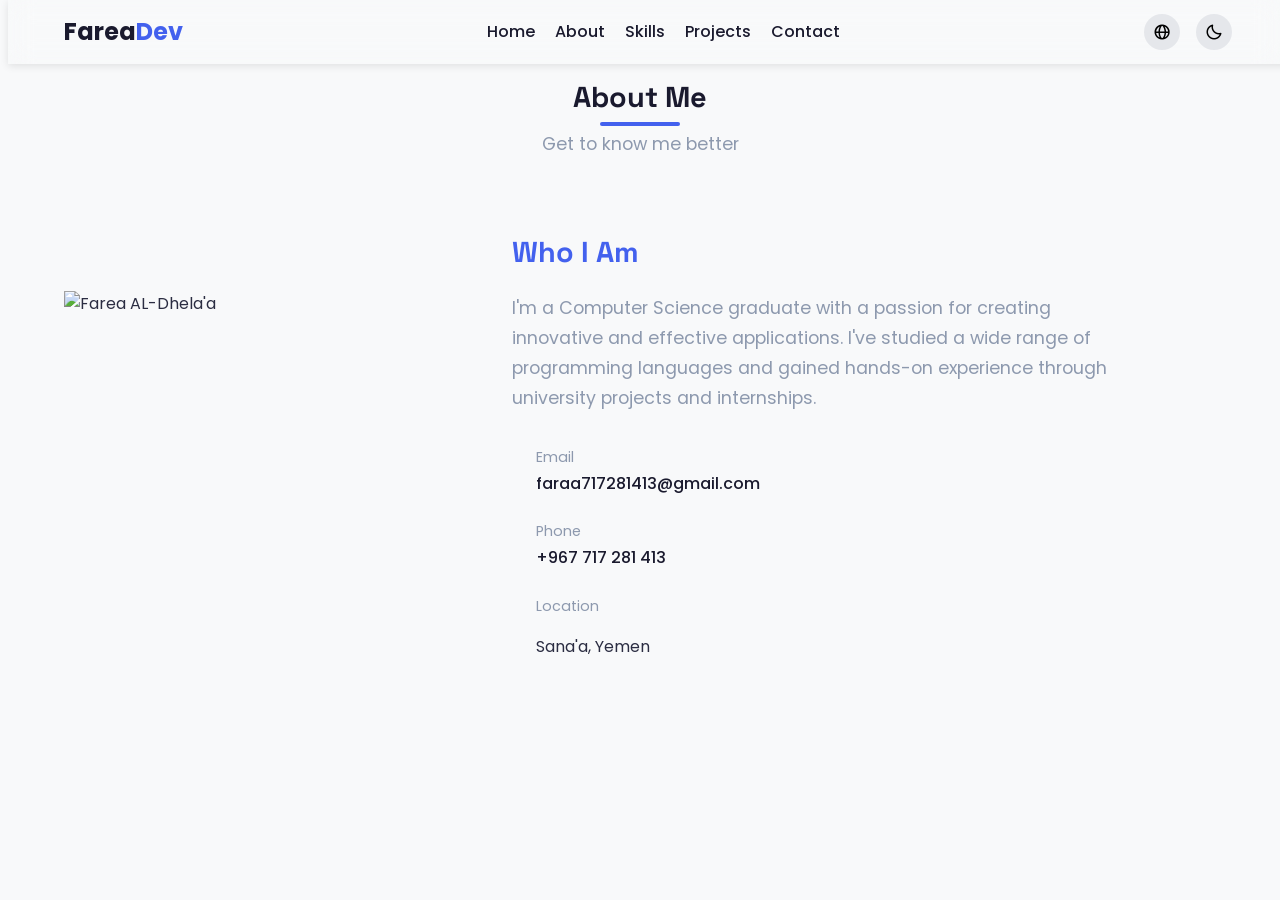
==== html/about.html @ 40d6ff21 "OK" ====
<!DOCTYPE html>
<html lang="en" dir="ltr">
<head>
    <meta charset="UTF-8">
    <meta name="viewport" content="width=device-width, initial-scale=1.0">
    <title>Farea AL-Dhela'a | Full-Stack Developer</title>
    <!-- Boxicons CSS -->
    <link href='https://unpkg.com/boxicons@2.1.4/css/boxicons.min.css' rel='stylesheet'>
    <!-- Google Fonts -->
    <link
        href="https://fonts.googleapis.com/css2?family=Poppins:wght@300;400;500;600;700&family=Space+Grotesk:wght@400;500;600;700&display=swap"
        rel="stylesheet">
    <link rel="stylesheet" href="../css/styles.css">

</head>
<body>
    <nav class="navbar">
        <div class="container">
            <a href="index.html" class="header-logo" id="logo-name">Farea<span>Dev</span></a>
            <ul class="nav-links" id="nav-links">
                <li><a href="../index.html" data-translate="nav.home">Home</a></li>
                <li><a href="../html/about.html" data-translate="nav.about">About</a></li>
                <li><a href="../html/skills.html" data-translate="nav.skills">Skills</a></li>
                <li><a href="../html/projects.html" data-translate="nav.projects">Projects</a></li>
                <li><a href="../html/contact.html" data-translate="nav.contact">Contact</a></li>
            </ul>
            <div class="nav-actions">
                <div class="language-dropdown">
                    <button id="lang-btn" class="icon-btn" onclick="toggleLangMenu()">
                        <i class='bx bx-globe'></i>
                    </button>
                    <ul id="lang-menu" class="lang-menu">
                        <li onclick="switchLanguage('en')">English</li>
                        <li onclick="switchLanguage('ar')">العربية</li>
                    </ul>
                </div>

                <button id="theme-toggle" class="icon-btn">
                    <i class='bx bx-sun sun-icon'></i>
                    <i class='bx bx-moon moon-icon'></i>
                </button>

                <button class="mobile-menu-btn" id="menu-btn" onclick="toggleMobileMenu()">
                    <span></span>
                    <span></span>
                    <span></span>
                </button>
            </div>
        </div>
    </nav>

    <!-- About Section -->
    <section id="about" class="section about">
        <div class="container">
            <div class="section-header">
                <h2 class="section-title" data-translate="about.title">About Me</h2>
                <p class="section-subtitle" data-translate="about.subtitle">Get to know me better</p>
            </div>
            <div class="about-grid">
                <div class="about-image">
                    <img src="../assets/images/about-image.jpg" alt="Farea AL-Dhela'a" class="about-image" width="400" height="300"
                        loading="lazy">
                </div>
                <div class="about-content">
                    <h3 class="about-title" data-translate="about.who">Who I Am</h3>
                    <p class="about-text" data-translate="about.description">
                        I'm a Computer Science graduate with a passion for creating innovative and effective
                        applications.
                        I've studied a wide range of programming languages and gained hands-on experience through
                        university
                        projects and internships.
                    </p>
                    <div class="about-info">
                        <div class="info-item">
                            <i class=\'bx bx-envelope\'></i>
                            <div>
                                <span data-translate="about.email">Email</span>
                                <a href="mailto:faraa717281413@gmail.com">faraa717281413@gmail.com</a>
                            </div>
                        </div>
                        <div class="info-item">
                            <i class=\'bx bx-phone\'></i>
                            <div>
                                <span data-translate="about.phone">Phone</span>
                                <a href="https://wa.me/967717281413">+967 717 281 413</a>
                            </div>
                        </div>
                        <div class="info-item">
                            <i class=\'bx bx-map\'></i>
                            <div>
                                <span data-translate="about.location">Location</span>
                                <p>Sana'a, Yemen</p>
                            </div>
                        </div>
                    </div>
                </div>
            </div>
        </div>
    </section>

    <script src="../js/script.js"></script>
</body>

</html>
---- css/styles.css ----
:root {
    /* Colors */
    --primary-color: #4361ee;
    --primary-light: #4cc9f0;
    --primary-dark: #3a0ca3;
    --secondary-color: #7209b7;
    --accent-color: #f72585;
    --text-color: #2b2d42;
    --text-light: #8d99ae;
    --text-dark: #1a1a2e;
    --bg-color: #f8f9fa;
    --bg-light: #ffffff;
    --bg-dark: #121212;
    --card-bg: #ffffff;
    --card-shadow: 0 10px 30px rgba(0, 0, 0, 0.08);
    --border-color: #e9ecef;
    --success-color: #4bb543;

    /* Typography */
    --font-primary: 'Poppins', sans-serif;
    --font-secondary: 'Space Grotesk', sans-serif;

    /* Spacing */
    --space-xs: 0.5rem;
    --space-sm: 1rem;
    --space-md: 1.5rem;
    --space-lg: 2rem;
    --space-xl: 3rem;

    /* Border radius */
    --radius-sm: 8px;
    --radius-md: 12px;
    --radius-lg: 16px;
    --radius-full: 50%;

    /* Transition */
    --transition: all 0.3s ease;
    --transition-slow: all 0.5s ease;

    /* Shadows */
    --shadow-sm: 0 2px 8px rgba(0, 0, 0, 0.1);
    --shadow-md: 0 4px 12px rgba(0, 0, 0, 0.1);
    --shadow-lg: 0 8px 24px rgba(0, 0, 0, 0.1);
}

/* Dark Mode */
.dark-mode {
    --primary-color: #4cc9f0;
    --primary-light: #4895ef;
    --primary-dark: #4361ee;
    --secondary-color: #b5179e;
    --accent-color: #f72585;
    --text-color: #f8f9fa;
    --text-light: #adb5bd;
    --text-dark: #e9ecef;
    --bg-color: #121212;
    --bg-light: #1e1e1e;
    --bg-dark: #0a0a0a;
    --card-bg: #1e1e1e;
    --card-shadow: 0 10px 30px rgba(0, 0, 0, 0.2);
    --border-color: #2d2d2d;
}

/* Base Styles */
* {
    margin: 5;
    padding: 0;
    box-sizing: border-box;
}

html {
    scroll-behavior: smooth;
}

body {
    font-family: var(--font-primary);
    background-color: var(--bg-color);
    color: var(--text-color);
    line-height: 1.6;
    transition: var(--transition);
    overflow-x: hidden;
}

h1,
h2,
h3,
h4,
h5,
h6 {
    font-family: var(--font-secondary);
    font-weight: 700;
    line-height: 1.2;
    color: var(--text-dark);
}

.dark-mode h1,
.dark-mode h2,
.dark-mode h3,
.dark-mode h4,
.dark-mode h5,
.dark-mode h6 {
    color: var(--text-dark);
}

a {
    text-decoration: none;
    color: inherit;
    transition: var(--transition);
}

img {
    max-width: 100%;
    height: auto;
    display: block;
}

ul {
    list-style: none;
}

/* Container */
.container {
    max-width: 1200px;
    margin: 0 auto;
    padding: 0 var(--space-md);
}

/* Section */
.section {
    padding: var(--space-xl) 0;
}

.section-header {
    margin-bottom: var(--space-xl);
    text-align: center;
}

.section-title {
    font-size: 2.5rem;
    margin-bottom: var(--space-sm);
    position: relative;
    display: inline-block;
}

.section-title::after {
    content: '';
    position: absolute;
    bottom: -12px;
    left: 50%;
    transform: translateX(-50%);
    width: 80px;
    height: 4px;
    background: var(--primary-color);
    border-radius: 2px;
}

.section-subtitle {
    color: var(--text-light);
    font-size: 1.1rem;
    max-width: 600px;
    margin: 0 auto;
}

/* Utility Classes */
.text-center {
    text-align: center;
}

.text-left {
    text-align: left;
}

.text-right {
    text-align: right;
}

.mb-1 {
    margin-bottom: var(--space-xs);
}

.mb-2 {
    margin-bottom: var(--space-sm);
}

.mb-3 {
    margin-bottom: var(--space-md);
}

.mb-4 {
    margin-bottom: var(--space-lg);
}

.mt-1 {
    margin-top: var(--space-xs);
}

.mt-2 {
    margin-top: var(--space-sm);
}

.mt-3 {
    margin-top: var(--space-md);
}

.mt-4 {
    margin-top: var(--space-lg);
}

/* Buttons */
.btn {
    display: inline-flex;
    align-items: center;
    justify-content: center;
    gap: var(--space-xs);
    padding: var(--space-sm) var(--space-md);
    border-radius: var(--radius-sm);
    font-weight: 600;
    cursor: pointer;
    transition: var(--transition);
    border: none;
    font-size: 1rem;
    white-space: nowrap;
}

.btn i {
    font-size: 1.2rem;
}

.btn-primary {
    background: var(--primary-color);
    color: white;
    box-shadow: var(--shadow-sm);
}

.btn-primary:hover {
    background: var(--primary-dark);
    transform: translateY(-3px);
    box-shadow: var(--shadow-md);
}

.btn-outline {
    background: transparent;
    color: var(--primary-color);
    border: 2px solid var(--primary-color);
}

.btn-outline:hover {
    background: var(--primary-color);
    color: white;
    transform: translateY(-3px);
    box-shadow: var(--shadow-sm);
}

.btn-small {
    padding: 0.4rem 0.8rem;
    font-size: 0.9rem;
}

/* Cards */
.card {
    background: var(--card-bg);
    border-radius: var(--radius-md);
    box-shadow: var(--card-shadow);
    padding: var(--space-lg);
    transition: var(--transition);
}

.card:hover {
    transform: translateY(-5px);
    box-shadow: var(--shadow-lg);
}

/* Forms */
.form-group {
    margin-bottom: var(--space-md);
}

.form-group input,
.form-group textarea {
    width: 100%;
    padding: var(--space-sm);
    border: 2px solid var(--border-color);
    border-radius: var(--radius-sm);
    font-family: var(--font-primary);
    font-size: 1rem;
    background: var(--bg-light);
    color: var(--text-color);
    transition: var(--transition);
}

.form-group input:focus,
.form-group textarea:focus {
    outline: none;
    border-color: var(--primary-color);
    box-shadow: 0 0 0 3px rgba(67, 97, 238, 0.1);
}

.form-group textarea {
    resize: vertical;
    min-height: 120px;
}

/* Lists */
.dash-list li {
    position: relative;
    padding-left: 1.5rem;
    color: var(--text-light);
    transition: var(--transition);
    padding-left: clamp(0.8rem, 2vw, 1.5rem);
}

.dash-list li::before {
    content: "➤";
    position: absolute;
    left: 0;
    color: var(--primary-color);
    transition: transform 0.3s;
}

.dash-list li:hover::before {
    transform: translateX(3px);
}

/* Icon Buttons */
.icon-btn {
    width: 36px;
    height: 36px;
    background-color: #e5e7eb;
    border: none;
    border-radius: 50%;
    display: flex;
    align-items: center;
    justify-content: center;
    font-size: 18px;
    cursor: pointer;
    transition: background-color 0.3s;
}

.icon-btn:hover {
    background-color: #d1d5db;
}

.dark-mode .icon-btn {
    background-color: #374151;
    color: #f9fafb;
}

.dark-mode .icon-btn:hover {
    background-color: #4b5563;
}

/* Theme Icons */
.sun-icon {
    display: none;
}

.dark-mode .sun-icon {
    display: block;
}

.dark-mode .moon-icon {
    display: none;
}

/* Back to Top Button */
.back-to-top {
    position: fixed;
    bottom: var(--space-md);
    right: var(--space-md);
    width: 50px;
    height: 50px;
    background: var(--primary-color);
    color: white;
    border-radius: var(--radius-full);
    display: flex;
    align-items: center;
    justify-content: center;
    font-size: 1.5rem;
    box-shadow: var(--shadow-md);
    opacity: 0;
    visibility: hidden;
    transition: var(--transition);
    z-index: 999;
}

.back-to-top.show {
    opacity: 1;
    visibility: visible;
}

.back-to-top:hover {
    background: var(--primary-dark);
    transform: translateY(-5px);
}

/* Progress Bars */
.skill-progress {
    background: var(--border-color);
    height: 8px;
    border-radius: var(--radius-sm);
    overflow: hidden;
    margin-top: var(--space-xs);
}

.progress-bar {
    height: 100%;
    background: linear-gradient(90deg, var(--primary-color), var(--primary-light));
    border-radius: var(--radius-sm);
    transition: width 1s ease-in-out;
}

/* Social Links */
.social-links {
    display: flex;
    gap: var(--space-sm);
    margin-top: var(--space-md);
}

.social-links a {
    width: 40px;
    height: 40px;
    background: var(--border-color);
    color: var(--text-color);
    border-radius: var(--radius-sm);
    display: flex;
    align-items: center;
    justify-content: center;
    transition: var(--transition);
}

.social-links a:hover {
    background: var(--primary-color);
    color: white;
    transform: translateY(-3px);
}

/* Mobile Menu Button */
.mobile-menu-btn {
    display: none;
    flex-direction: column;
    gap: 4px;
    background: none;
    border: none;
    cursor: pointer;
    padding: var(--space-xs);
}

.mobile-menu-btn span {
    width: 25px;
    height: 3px;
    background: var(--text-color);
    border-radius: 2px;
    transition: var(--transition);
}

.mobile-menu-btn.active span:nth-child(1) {
    transform: rotate(45deg) translate(5px, 5px);
}

.mobile-menu-btn.active span:nth-child(2) {
    opacity: 0;
}

.mobile-menu-btn.active span:nth-child(3) {
    transform: rotate(-45deg) translate(7px, -6px);
}

/* Navbar Styles */
.navbar {
    position: fixed;
    top: 0;
    width: 100%;
    z-index: 1000;
    background-color: rgba(var(--bg-light), 0.8);
    backdrop-filter: blur(12px);
    box-shadow: var(--shadow-sm);
    transition: var(--transition);
}

.dark-mode .navbar {
    background-color: rgba(var(--bg-dark), 0.8);
}

.navbar .container {
    max-width: 1200px;
    margin: 0 auto;
    padding: 0 16px;
    height: 64px;
    display: flex;
    align-items: center;
    justify-content: space-between;
}

/* Header Logo */
.header-logo {
    font-size: 1.5rem;
    font-weight: 700;
    color: var(--text-dark);
    text-decoration: none;
}

.header-logo span {
    color: var(--primary-color);
}

.dark-mode .header-logo {
    color: white;
}

.dark-mode .header-logo span {
    color: var(--primary-color);
}

/* Nav Links */
.nav-links {
    display: flex;
    gap: 20px;
    list-style: none;
}

.nav-links a {
    text-decoration: none;
    color: var(--text-dark);
    font-weight: 500;
    position: relative;
    padding-bottom: 4px;
    transition: color 0.3s;
}

.nav-links a::after {
    content: "";
    position: absolute;
    height: 2px;
    width: 0;
    bottom: 0;
    left: 0;
    background-color: var(--primary-color);
    transition: width 0.3s ease-in-out;
}

.nav-links a:hover::after,
.nav-links a.active::after {
    width: 100%;
}

.dark-mode .nav-links a {
    color: var(--text-color);
}

.nav-actions {
    display: flex;
    align-items: center;
    gap: 1rem;
}

/* Hero Section */
.hero {
    min-height: 100vh;
    display: flex;
    align-items: center;
    padding-top: 120px;
    position: relative;
    overflow: hidden;
}

.hero::before {
    content: '';
    position: absolute;
    top: -50%;
    right: -50%;
    width: 100%;
    height: 100%;
    background: radial-gradient(circle at center, var(--primary-light), transparent 70%);
    opacity: 0.15;
    z-index: 0;
    border-radius: 50%;
}

.hero-content {
    display: grid;
    grid-template-columns: 1fr 1fr;
    align-items: center;
    gap: var(--space-xl);
    position: relative;
    z-index: 1;
}

.hero-text {
    max-width: 600px;
}

.hero-subtitle {
    font-size: 1.2rem;
    color: var(--primary-color);
    margin-bottom: var(--space-sm);
    font-weight: 500;
    opacity: 0;
    animation: fadeInUp 1s ease 0.2s forwards;
}

.hero-title {
    font-size: 3.5rem;
    margin-bottom: var(--space-sm);
    line-height: 1.1;
    background: linear-gradient(to right, var(--text-dark), var(--primary-color));
    -webkit-background-clip: text;
    background-clip: text;
    color: transparent;
    opacity: 0;
    animation: fadeInUp 1s ease forwards;
}

.dark-mode .hero-title {
    background: linear-gradient(to right, var(--text-color), var(--primary-light));
    -webkit-background-clip: text;
    background-clip: text;
}

.hero-description {
    font-size: 1.1rem;
    color: var(--text-light);
    margin-bottom: var(--space-lg);
    opacity: 0;
    animation: fadeInUp 1s ease 0.4s forwards;
}

.hero-cta {
    display: flex;
    gap: var(--space-md);
    margin-bottom: var(--space-xl);
    opacity: 0;
    animation: fadeInUp 1s ease 0.6s forwards;
}

.hero-social {
    display: flex;
    gap: var(--space-md);
    opacity: 0;
    animation: fadeInUp 1s ease 0.8s forwards;
}

.hero-social a {
    display: flex;
    align-items: center;
    justify-content: center;
    width: 40px;
    height: 40px;
    background: var(--card-bg);
    border-radius: var(--radius-full);
    color: var(--primary-color);
    font-size: 1.3rem;
    box-shadow: var(--shadow-sm);
    transition: var(--transition);
}

.hero-social a:hover {
    background: var(--primary-color);
    color: white;
    transform: translateY(-5px);
}

/* Language Dropdown */
.language-dropdown {
    position: relative;

}

.lang-menu {
    display: none;
    position: absolute;
    top: 42px;
    right: 0;
    background-color: white;
    border: 1px solid #ddd;
    border-radius: 6px;
    box-shadow: 0 2px 6px rgba(0, 0, 0, 0.1);
    min-width: 120px;
    list-style: none;
    z-index: 100;
}

.lang-menu li {
    padding: 8px 15px;
    font-size: 14px;
    cursor: pointer;
}

.lang-menu li:hover {
    background-color: #f3f4f6;
}

.lang-menu.show {
    display: block;
}

.dark-mode .lang-menu {
    background-color: #2c2c2c;
    color: white;
    border-color: #444;
}

/* Hero Image */
.hero-image {
    position: relative;
    display: flex;
    justify-content: center;
    order: 1;
    margin: 0 auto;
    max-width: 350px;
}

.image-wrapper {
    position: relative;
    width: 100%;
    max-width: 400px;
}

.profile-image {
    width: 100%;
    height: auto;
    border-radius: var(--radius-md);
    box-shadow: var(--shadow-lg);
    display: block;
    /* للتأكد من عدم وجود مسافات غير مرغوب بها */
}

/* إزالة كافة العناصر المتحركة والتأثيرات */
.image-bg,
.image-highlight {
    display: none;
    /* إخفاء العناصر التي تسبب التأثيرات الحركية */
}

/* إزالة كافة تأثيرات التحويم (hover) */
.image-wrapper:hover .profile-image,
.image-wrapper:hover .image-bg,
.image-wrapper:hover .image-highlight {
    transform: none;
    /* إلغاء أي تحويلات */
}


/* Footer */
.footer {
    background: var(--bg-dark);
    color: white;
    padding: var(--space-xl) 0 0;
    margin-top: var(--space-xl);
}

.footer-content {
    display: grid;
    grid-template-columns: 1fr 2fr;
    gap: var(--space-xl);
    margin-bottom: var(--space-xl);
}

.footer-brand {
    text-align: center;
}

.footer-logo {
    font-size: 2rem;
    font-weight: 700;
    color: white;
    text-decoration: none;
}

.footer-logo span {
    color: var(--primary-color);
}

.footer-text {
    color: var(--text-light);
    margin-top: var(--space-sm);
}

.footer-links {

    display: grid;
    grid-template-columns: 1fr 1fr;
    gap: var(--space-xl);


}

.footer-column h4 {
    color: white;
    display: flex;
    flex-direction: column;
    gap: var(--space-md);

    /*margin-bottom: var(--space-sm);*/
}

.footer-column ul {
    list-style: none;
}

.footer-column ul li {
    margin-bottom: var(--space-xs);
}

.footer-column ul li a {
    color: var(--text-light);
    transition: var(--transition);
}

.footer-column ul li a:hover {
    color: var(--primary-color);
}

.footer-bottom {
    padding: var(--space-md) 0;
    border-top: 1px solid rgba(255, 255, 255, 0.1);
    display: flex;
    justify-content: space-between;
    align-items: center;



}

.footer-social {
    display: flex;
    gap: var(--space-sm);
}

.footer-social a {
    display: flex;
    align-items: center;
    justify-content: center;
    width: 40px;
    height: 40px;
    background: #2c2c2c;
    color: white;
    border-radius: var(--radius-sm);
    transition: var(--transition);
}

.footer-social a:hover {
    background: var(--primary-color);
    transform: translateY(-3px);
}

/* Grids */
.about-grid {
    display: grid;
    grid-template-columns: 1fr 2fr;
    gap: var(--space-xl);
    align-items: center;
}

.skills-grid {
    display: grid;
    grid-template-columns: repeat(auto-fit, minmax(300px, 1fr));
    gap: var(--space-lg);
}

.projects-grid {
    display: grid;
    grid-template-columns: repeat(auto-fit, minmax(350px, 1fr));
    gap: var(--space-lg);
}

.contact-grid {
    display: grid;
    grid-template-columns: 1fr 1fr;
    gap: var(--space-xl);
}

.timeline-grid {
    display: grid;
    grid-template-columns: 1fr 1fr;
    gap: var(--space-xl);
}


/* About Section */
.about-grid {
    display: grid;
    grid-template-columns: 1fr 2fr;
    gap: var(--space-xl);
    align-items: center;
}

.about-image {
    display: flex;
    justify-content: center;
}

.about-img {
    width: 100%;
    max-width: 400px;
    border-radius: var(--radius-md);
    box-shadow: var(--shadow-lg);
}

.about-content {
    max-width: 600px;
}

.about-title {
    font-size: 1.8rem;
    margin-bottom: var(--space-md);
    color: var(--primary-color);
}

.about-text {
    color: var(--text-light);
    margin-bottom: var(--space-lg);
    font-size: 1.1rem;
    line-height: 1.7;
}

.about-info {
    display: flex;
    flex-direction: column;
    gap: var(--space-md);
}

.info-item {
    display: flex;
    align-items: flex-start;
    gap: var(--space-md);
}

.info-item i {
    font-size: 1.5rem;
    color: var(--primary-color);
    margin-top: 3px;
}

.info-item span {
    display: block;
    font-size: 0.9rem;
    color: var(--text-light);
    margin-bottom: 2px;
}

.info-item a {
    font-weight: 500;
    color: var(--text-dark);
}

.dark-mode .info-item a {
    color: var(--text-color);
}

/* Skills Section */
.skills-grid {
    display: grid;
    grid-template-columns: repeat(auto-fit, minmax(300px, 1fr));
    gap: var(--space-lg);
}

.skill-category {
    background: var(--card-bg);
    padding: var(--space-lg);
    border-radius: var(--radius-md);
    box-shadow: var(--shadow-sm);
    transition: var(--transition);
}

.skill-category:hover {
    transform: translateY(-5px);
    box-shadow: var(--shadow-lg);
}

.category-title {
    display: flex;
    align-items: center;
    gap: var(--space-sm);
    font-size: 1.3rem;
    margin-bottom: var(--space-lg);
    color: var(--primary-color);
}

.category-title i {
    font-size: 1.5rem;
}

.skill-items {
    display: flex;
    flex-direction: column;
    gap: var(--space-md);
}

.skill-item {
    display: flex;
    flex-direction: column;
    gap: var(--space-xs);
}

.skill-info {
    display: flex;
    align-items: center;
    gap: var(--space-sm);
    margin-bottom: var(--space-xs);
}

.skill-info i {
    font-size: 1.3rem;
    color: var(--primary-color);
}

.skill-info span {
    font-weight: 500;
    color: var(--text-dark);
}

.dark-mode .skill-info span {
    color: var(--text-color);
}

/* Projects Section */
.projects-grid {
    display: grid;
    grid-template-columns: repeat(auto-fit, minmax(350px, 1fr));
    gap: var(--space-lg);
}

.project-card {
    background: var(--card-bg);
    border-radius: var(--radius-md);
    overflow: hidden;
    box-shadow: var(--shadow-sm);
    transition: var(--transition);
}

.project-card:hover {
    transform: translateY(-10px);
    box-shadow: var(--shadow-lg);
}

.project-image {
    position: relative;
    overflow: hidden;
    height: 250px;
    width: 100%;
    display: flex;
    align-items: center;
    justify-content: center;
    background-color: #f5f5f5;
}

.dark-mode .project-image {
    background-color: #2a2a2a;
}

.project-image img {
    max-width: 100%;
    max-height: 100%;
    width: auto;
    height: auto;
    transition: var(--transition);
}

.project-card:hover .project-image img {
    transform: scale(1.05);
}

.project-links {
    position: absolute;
    bottom: var(--space-md);
    right: var(--space-md);
    display: flex;
    gap: var(--space-sm);
    opacity: 0;
    transition: var(--transition);
}

.project-card:hover .project-links {
    opacity: 1;
}

.project-links .btn {
    padding: 8px 15px;
    font-size: 0.85rem;
    background-color: rgba(67, 97, 238, 0.85);
    color: white;
    border: none;
    backdrop-filter: blur(5px);
    transition: all 0.3s ease;
}

.project-links .btn-outline {
    background-color: rgba(255, 255, 255, 0.85);
    color: var(--primary-color);
    border: 2px solid var(--primary-color);
}

.project-links .btn:hover {
    transform: translateY(-3px);
    box-shadow: 0 4px 12px rgba(0, 0, 0, 0.15);
}

.project-links .btn-outline:hover {
    background-color: var(--primary-color);
    color: white;
}

.dark-mode .project-links .btn-outline {
    background-color: rgba(30, 30, 30, 0.85);
    color: var(--primary-light);
    border-color: var(--primary-light);
}

.dark-mode .project-links .btn-outline:hover {
    background-color: var(--primary-light);
    color: var(--bg-dark);
}

.project-content {
    padding: var(--space-lg);
}

.project-title {
    font-size: 1.3rem;
    margin-bottom: var(--space-xs);
}

.project-description {
    color: var(--text-light);
    margin-bottom: var(--space-md);
    font-size: 0.95rem;
}

.project-tech {
    display: flex;
    flex-wrap: wrap;
    gap: var(--space-xs);
}

.project-tech span {
    background: rgba(67, 97, 238, 0.1);
    color: var(--primary-color);
    padding: 0.3rem 0.8rem;
    border-radius: 20px;
    font-size: 0.8rem;
    font-weight: 500;
}

.section-footer {
    text-align: center;
    margin-top: var(--space-xl);
}

/* Timeline Section */
.timeline-grid {
    display: grid;
    grid-template-columns: 1fr 1fr;
    gap: var(--space-xl);
}

.timeline-column {
    position: relative;
}

.timeline-column::before {
    content: '';
    position: absolute;
    top: 0;
    left: 15px;
    height: 100%;
    width: 2px;
    background: var(--primary-color);
    opacity: 0.3;
}

.timeline-title {
    display: flex;
    align-items: center;
    gap: var(--space-sm);
    font-size: 1.5rem;
    margin-bottom: var(--space-lg);
    padding-left: var(--space-md);
    color: var(--primary-color);
}

.timeline-title i {
    font-size: 1.8rem;
}

.timeline-items {
    display: flex;
    flex-direction: column;
    gap: var(--space-xl);

}

.timeline-item {
    position: relative;
    padding-left: var(--space-md);
}

.timeline-item::before {
    content: '';
    position: absolute;
    top: 5px;
    left: 0;
    width: 16px;
    height: 16px;
    border-radius: var(--radius-full);
    background: var(--primary-color);
    border: 3px solid var(--bg-light);
}

.dark-mode .timeline-item::before {
    border-color: var(--bg-dark);
}

.timeline-date {
    font-size: 0.9rem;
    color: var(--primary-color);
    font-weight: 500;
    margin-bottom: var(--space-xs);
}

.timeline-heading {
    font-size: 1.2rem;
    margin-bottom: var(--space-xs);
}

.timeline-subheading {
    font-size: 1rem;
    color: var(--primary-color);
    margin-bottom: var(--space-xs);
    font-weight: 500;
}

.timeline-description {
    color: var(--text-light);
    font-size: 0.95rem;
}

/* Contact Section */
.contact-grid {
    display: grid;
    grid-template-columns: 1fr 1fr;
    gap: var(--space-xl);
}

.contact-info {
    background: var(--card-bg);
    padding: var(--space-lg);
    border-radius: var(--radius-md);
    box-shadow: var(--shadow-sm);
}

.contact-title {
    font-size: 1.5rem;
    margin-bottom: var(--space-md);
    color: var(--primary-color);
}

.contact-text {
    color: var(--text-light);
    margin-bottom: var(--space-lg);
}

.contact-details {
    display: flex;
    flex-direction: column;
    gap: var(--space-md);
    margin-bottom: var(--space-lg);
}

.contact-item {
    display: flex;
    align-items: flex-start;
    gap: var(--space-md);
}

.contact-item i {
    font-size: 1.5rem;
    color: var(--primary-color);
    margin-top: 3px;
}

.contact-item span {
    display: block;
    font-size: 0.9rem;
    color: var(--text-light);
    margin-bottom: 2px;
}

.contact-item a {
    font-weight: 500;
    color: var(--text-dark);
}

.dark-mode .contact-item a {
    color: var(--text-color);
}

.contact-form {
    background: var(--card-bg);
    padding: var(--space-lg);
    border-radius: var(--radius-md);
    box-shadow: var(--shadow-sm);
}

/* Animations */
@keyframes fadeInUp {
    from {
        opacity: 0;
        transform: translateY(30px);
    }

    to {
        opacity: 1;
        transform: translateY(0);
    }
}

@keyframes fadeInScale {
    from {
        opacity: 0;
        transform: scale(0.8);
    }

    to {
        opacity: 1;
        transform: scale(1);
    }
}

@keyframes rotate {
    from {
        transform: rotate(0deg);
    }

    to {
        transform: rotate(360deg);
    }
}

@keyframes pulse {

    0%,
    100% {
        transform: scale(1);
        opacity: 1;
    }

    50% {
        transform: scale(1.1);
        opacity: 0.7;
    }
}

@keyframes slideInLeft {
    from {
        opacity: 0;
        transform: translateX(-50px);
    }

    to {
        opacity: 1;
        transform: translateX(0);
    }
}

@keyframes slideInRight {
    from {
        opacity: 0;
        transform: translateX(50px);
    }

    to {
        opacity: 1;
        transform: translateX(0);
    }
}

@keyframes bounceIn {
    0% {
        opacity: 0;
        transform: scale(0.3);
    }

    50% {
        opacity: 1;
        transform: scale(1.05);
    }

    70% {
        transform: scale(0.9);
    }

    100% {
        opacity: 1;
        transform: scale(1);
    }
}

@keyframes float {

    0%,
    100% {
        transform: translateY(0px);
    }

    50% {
        transform: translateY(-10px);
    }
}

/* Animation Classes */
.fade-in-up {
    animation: fadeInUp 0.8s ease forwards;
}

.fade-in-scale {
    animation: fadeInScale 0.8s ease forwards;
}

.slide-in-left {
    animation: slideInLeft 0.8s ease forwards;
}

.slide-in-right {
    animation: slideInRight 0.8s ease forwards;
}

.bounce-in {
    animation: bounceIn 0.8s ease forwards;
}

.float {
    animation: float 3s ease-in-out infinite;
}

/* Hover Animations */
.hover-lift {
    transition: transform 0.3s ease;
}

.hover-lift:hover {
    transform: translateY(-5px);
}

.hover-scale {
    transition: transform 0.3s ease;
}

.hover-scale:hover {
    transform: scale(1.05);
}

.hover-rotate {
    transition: transform 0.3s ease;
}

.hover-rotate:hover {
    transform: rotate(5deg);
}

/* Loading Animations */
.loading-spinner {
    width: 40px;
    height: 40px;
    border: 4px solid var(--border-color);
    border-top: 4px solid var(--primary-color);
    border-radius: 50%;
    animation: spin 1s linear infinite;
}

@keyframes spin {
    0% {
        transform: rotate(0deg);
    }

    100% {
        transform: rotate(360deg);
    }
}

/* Text Animations */
.typing-effect {
    overflow: hidden;
    border-right: 2px solid var(--primary-color);
    white-space: nowrap;
    animation: typing 3s steps(40, end), blink-caret 0.75s step-end infinite;
}

@keyframes typing {
    from {
        width: 0;
    }

    to {
        width: 100%;
    }
}

@keyframes blink-caret {

    from,
    to {
        border-color: transparent;
    }

    50% {
        border-color: var(--primary-color);
    }
}

/* Scroll Animations */
.scroll-reveal {
    opacity: 0;
    transform: translateY(50px);
    transition: all 0.8s ease;
}

.scroll-reveal.revealed {
    opacity: 1;
    transform: translateY(0);
}

/* Stagger Animation */
.stagger-item {
    opacity: 0;
    transform: translateY(30px);
    transition: all 0.6s ease;
}

.stagger-item.animate {
    opacity: 1;
    transform: translateY(0);
}

.stagger-item:nth-child(1) {
    transition-delay: 0.1s;
}

.stagger-item:nth-child(2) {
    transition-delay: 0.2s;
}

.stagger-item:nth-child(3) {
    transition-delay: 0.3s;
}

.stagger-item:nth-child(4) {
    transition-delay: 0.4s;
}

.stagger-item:nth-child(5) {
    transition-delay: 0.5s;
}

.stagger-item:nth-child(6) {
    transition-delay: 0.6s;
}

/* Responsive Design */

/* Large Screens (1200px and up) */
@media (min-width: 1200px) {
    .container {
        max-width: 1200px;
    }

    .hero-title {
        font-size: 3.5rem;
    }


    .section-title {
        font-size: 1.8rem;
    }
}

/* Medium Screens (992px to 1199px) */
@media (max-width: 1199px) {
    .container {
        max-width: 960px;
    }

    .hero-title {
        font-size: 2rem;
    }
}

/* Small Screens (768px to 991px) */
@media (max-width: 991px) {
    .container {
        max-width: 720px;
    }

    .hero-content {
        grid-template-columns: 1fr;
        text-align: center;
        gap: var(--space-lg);
    }

    .about-grid {
        grid-template-columns: 1fr;
        text-align: center;
        gap: var(--space-lg);
    }

    .contact-grid {
        grid-template-columns: 1fr;
        gap: var(--space-lg);
    }

    .timeline-grid {
        grid-template-columns: 1fr;
        gap: var(--space-lg);
    }

    .footer-content {
        grid-template-columns: 1fr;
        text-align: center;
        gap: var(--space-lg);
    }
}

/* Extra Small Screens (576px to 767px) */
@media (max-width: 767px) {
    .container {
        max-width: 540px;
        padding: 0 var(--space-sm);
    }

    /* Navigation */
    .nav-links {
        display: none;
    }

    .mobile-menu-btn {
        display: flex;
    }


    /* Mobile Menu Styling */
    .nav-links.show {
        display: flex;
        flex-direction: column;
        position: fixed;
        top: 64px;
        right: 0;
        width: 100%;
        height: 100vh;
        background: var(--card-bg);
        padding: var(--space-xl);
        gap: var(--space-md);
        align-items: flex-start;
        justify-content: flex-start;
        z-index: 1000;
        transition: all 0.3s ease;
    }

    /* Navigation */
    .nav-links {
        position: fixed;
        top: 65px;
        left: 0;
        width: 100%;

        flex-direction: column;
        gap: 0;
        padding: var(--space-md);
        height: 0;
        overflow: hidden;
        transition: var(--transition);
        box-shadow: var(--shadow-lg);
        z-index: 999;
    }

    .nav-links.active {
        height: auto;
        padding: var(--space-md);
    }

    .nav-links li {
        width: 100%;
    }

    .nav-links a {
        display: block;
        padding: var(--space-sm) 0;
        border-bottom: 1px solid var(--border-color);
    }

    .nav-links a:last-child {
        border-bottom: none;
    }

    .mobile-menu-btn {
        display: flex;
    }

    /* Hero Section */
    .hero {
        padding-top: 100px;
        min-height: auto;
    }

    .hero-title {
        font-size: 2.5rem;
    }

    .hero-cta {
        flex-direction: column;
        align-items: center;
        gap: var(--space-sm);
    }

    .hero-cta .btn {
        width: 100%;
        max-width: 250px;
    }

    /* Sections */
    .section {
        padding: var(--space-lg) 0;
    }

    .section-title {
        font-size: 2rem;
    }

    .section-subtitle {
        font-size: 1rem;
    }

    /* Global */

    .section-title {
        font-size: 2rem;
        margin-bottom: var(--space-sm);
    }

    .section-title::after {
        width: 60px;
        bottom: -8px;
    }

    /* Skills Grid */
    .skills-grid {
        grid-template-columns: 1fr;
        gap: var(--space-md);
    }

    /* Projects Grid */
    .projects-grid {
        grid-template-columns: 1fr;
        gap: var(--space-md);
    }

    /* Footer */
    .footer-links {
        grid-template-columns: 1fr;
        gap: var(--space-md);
    }

    .footer-bottom {
        flex-direction: column;
        gap: var(--space-sm);
        text-align: center;
    }

    /* Lists */
    .dash-list li {
        padding-left: 0;
    }

    .dash-list li::before {
        display: none;
    }
}

/* Very Small Screens (up to 575px) */
@media (max-width: 575px) {
    .container {
        width: 100%;
        padding: 0 var(--space-sm);
    }

    /* Hero Section */
    .hero-title {
        font-size: 2rem;
    }

    .hero-subtitle {
        font-size: 1rem;
    }

    .hero-description {
        font-size: 1rem;
    }

    /* Sections */
    .section-title {
        font-size: 1.8rem;
    }

    .skill-category {
        padding: var(--space-md);
    }

    .project-card {
        max-width: 100%;
    }

    .project-image {
        height: 200px;
    }
}

/* Extra Small Screens (up to 400px) */
@media (max-width: 400px) {
    .hero-title {
        font-size: 1.6rem;
    }

    .hero-cta .btn {
        padding: var(--space-sm);
    }

    .section-title {
        font-size: 1.6rem;
    }

    .section-subtitle {
        font-size: 1rem;
    }

    .project-links {
        bottom: 10px;
        right: 10px;
    }

    .project-links .btn {
        padding: 6px 10px;
        font-size: 0.8rem;
    }
}

/* Tablet Portrait Mode */
@media (min-width: 577px) and (max-width: 768px) and (orientation: portrait) {
    .hero-content {
        gap: var(--space-lg);
    }

    .hero-title {
        font-size: 2.2rem;
    }

    .projects-grid {
        grid-template-columns: repeat(2, 1fr);
    }
}

/* Landscape Mobile Devices */
@media (max-height: 500px) and (orientation: landscape) {
    .hero {
        min-height: auto;
        padding-top: 80px;
        padding-bottom: 40px;
    }

    .hero-content {
        align-items: flex-start;
    }
}

/* iOS Viewport Fix */
@supports (-webkit-touch-callout: none) {

    input,
    textarea,
    select {
        font-size: 16px;
    }
}

/* Print Styles */
@media print {

    .navbar,
    .back-to-top,
    .mobile-menu-btn {
        display: none !important;
    }

    .hero {
        padding-top: 0;
    }

    body {
        background: white !important;
        color: black !important;
    }

    .card {
        box-shadow: none !important;
        border: 1px solid #ddd;
    }
}

@media (-webkit-min-device-pixel-ratio: 2),
(min-resolution: 192dpi) {
    .profile-image {
        image-rendering: -webkit-optimize-contrast;
    }
}

/* Reduced Motion */
@media (prefers-reduced-motion: reduce) {

    *,
    *::before,
    *::after {
        animation-duration: 0.01ms !important;
        animation-iteration-count: 1 !important;
        transition-duration: 0.01ms !important;
    }
}

/* Dark Mode Media Query */
@media (prefers-color-scheme: dark) {
    :root {
        --primary-color: #4cc9f0;
        --primary-light: #4895ef;
        --primary-dark: #4361ee;
        --secondary-color: #b5179e;
        --accent-color: #f72585;
        --text-color: #f8f9fa;
        --text-light: #adb5bd;
        --text-dark: #e9ecef;
        --bg-color: #121212;
        --bg-light: #1e1e1e;
        --bg-dark: #0a0a0a;
        --card-bg: #1e1e1e;
        --card-shadow: 0 10px 30px rgba(0, 0, 0, 0.2);
        --border-color: #2d2d2d;
    }
}
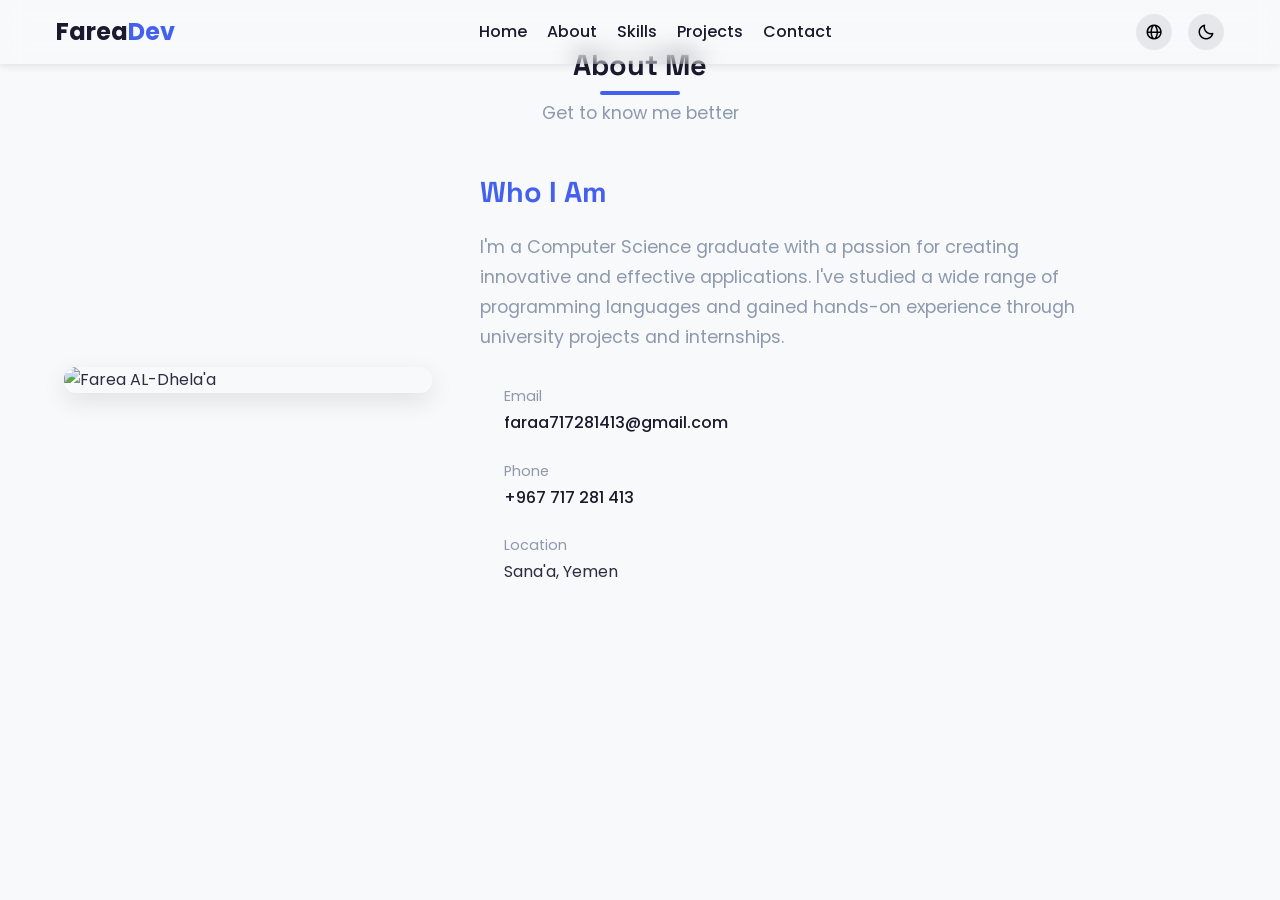
==== commit 44bfead0: "udate" ====
--- a/html/about.html
+++ b/html/about.html
@@ -1,9 +1,11 @@
 <!DOCTYPE html>
 <html lang="en" dir="ltr">
+
 <head>
     <meta charset="UTF-8">
     <meta name="viewport" content="width=device-width, initial-scale=1.0">
     <title>Farea AL-Dhela'a | Full-Stack Developer</title>
+
     <!-- Boxicons CSS -->
     <link href='https://unpkg.com/boxicons@2.1.4/css/boxicons.min.css' rel='stylesheet'>
     <!-- Google Fonts -->
@@ -13,6 +15,7 @@
     <link rel="stylesheet" href="../css/styles.css">
 
 </head>
+
 <body>
     <nav class="navbar">
         <div class="container">
@@ -58,8 +61,7 @@
             </div>
             <div class="about-grid">
                 <div class="about-image">
-                    <img src="../assets/images/about-image.jpg" alt="Farea AL-Dhela'a" class="about-image" width="400" height="300"
-                        loading="lazy">
+                    <img src="../assets/images/about-image.jpg" alt="Farea AL-Dhela'a" class="about-img">
                 </div>
                 <div class="about-content">
                     <h3 class="about-title" data-translate="about.who">Who I Am</h3>
--- a/css/styles.css
+++ b/css/styles.css
@@ -63,7 +63,7 @@
 
 /* Base Styles */
 * {
-    margin: 5;
+    margin: 0;
     padding: 0;
     box-sizing: border-box;
 }
@@ -204,265 +204,6 @@
 
 .mt-4 {
     margin-top: var(--space-lg);
-}
-
-/* Buttons */
-.btn {
-    display: inline-flex;
-    align-items: center;
-    justify-content: center;
-    gap: var(--space-xs);
-    padding: var(--space-sm) var(--space-md);
-    border-radius: var(--radius-sm);
-    font-weight: 600;
-    cursor: pointer;
-    transition: var(--transition);
-    border: none;
-    font-size: 1rem;
-    white-space: nowrap;
-}
-
-.btn i {
-    font-size: 1.2rem;
-}
-
-.btn-primary {
-    background: var(--primary-color);
-    color: white;
-    box-shadow: var(--shadow-sm);
-}
-
-.btn-primary:hover {
-    background: var(--primary-dark);
-    transform: translateY(-3px);
-    box-shadow: var(--shadow-md);
-}
-
-.btn-outline {
-    background: transparent;
-    color: var(--primary-color);
-    border: 2px solid var(--primary-color);
-}
-
-.btn-outline:hover {
-    background: var(--primary-color);
-    color: white;
-    transform: translateY(-3px);
-    box-shadow: var(--shadow-sm);
-}
-
-.btn-small {
-    padding: 0.4rem 0.8rem;
-    font-size: 0.9rem;
-}
-
-/* Cards */
-.card {
-    background: var(--card-bg);
-    border-radius: var(--radius-md);
-    box-shadow: var(--card-shadow);
-    padding: var(--space-lg);
-    transition: var(--transition);
-}
-
-.card:hover {
-    transform: translateY(-5px);
-    box-shadow: var(--shadow-lg);
-}
-
-/* Forms */
-.form-group {
-    margin-bottom: var(--space-md);
-}
-
-.form-group input,
-.form-group textarea {
-    width: 100%;
-    padding: var(--space-sm);
-    border: 2px solid var(--border-color);
-    border-radius: var(--radius-sm);
-    font-family: var(--font-primary);
-    font-size: 1rem;
-    background: var(--bg-light);
-    color: var(--text-color);
-    transition: var(--transition);
-}
-
-.form-group input:focus,
-.form-group textarea:focus {
-    outline: none;
-    border-color: var(--primary-color);
-    box-shadow: 0 0 0 3px rgba(67, 97, 238, 0.1);
-}
-
-.form-group textarea {
-    resize: vertical;
-    min-height: 120px;
-}
-
-/* Lists */
-.dash-list li {
-    position: relative;
-    padding-left: 1.5rem;
-    color: var(--text-light);
-    transition: var(--transition);
-    padding-left: clamp(0.8rem, 2vw, 1.5rem);
-}
-
-.dash-list li::before {
-    content: "➤";
-    position: absolute;
-    left: 0;
-    color: var(--primary-color);
-    transition: transform 0.3s;
-}
-
-.dash-list li:hover::before {
-    transform: translateX(3px);
-}
-
-/* Icon Buttons */
-.icon-btn {
-    width: 36px;
-    height: 36px;
-    background-color: #e5e7eb;
-    border: none;
-    border-radius: 50%;
-    display: flex;
-    align-items: center;
-    justify-content: center;
-    font-size: 18px;
-    cursor: pointer;
-    transition: background-color 0.3s;
-}
-
-.icon-btn:hover {
-    background-color: #d1d5db;
-}
-
-.dark-mode .icon-btn {
-    background-color: #374151;
-    color: #f9fafb;
-}
-
-.dark-mode .icon-btn:hover {
-    background-color: #4b5563;
-}
-
-/* Theme Icons */
-.sun-icon {
-    display: none;
-}
-
-.dark-mode .sun-icon {
-    display: block;
-}
-
-.dark-mode .moon-icon {
-    display: none;
-}
-
-/* Back to Top Button */
-.back-to-top {
-    position: fixed;
-    bottom: var(--space-md);
-    right: var(--space-md);
-    width: 50px;
-    height: 50px;
-    background: var(--primary-color);
-    color: white;
-    border-radius: var(--radius-full);
-    display: flex;
-    align-items: center;
-    justify-content: center;
-    font-size: 1.5rem;
-    box-shadow: var(--shadow-md);
-    opacity: 0;
-    visibility: hidden;
-    transition: var(--transition);
-    z-index: 999;
-}
-
-.back-to-top.show {
-    opacity: 1;
-    visibility: visible;
-}
-
-.back-to-top:hover {
-    background: var(--primary-dark);
-    transform: translateY(-5px);
-}
-
-/* Progress Bars */
-.skill-progress {
-    background: var(--border-color);
-    height: 8px;
-    border-radius: var(--radius-sm);
-    overflow: hidden;
-    margin-top: var(--space-xs);
-}
-
-.progress-bar {
-    height: 100%;
-    background: linear-gradient(90deg, var(--primary-color), var(--primary-light));
-    border-radius: var(--radius-sm);
-    transition: width 1s ease-in-out;
-}
-
-/* Social Links */
-.social-links {
-    display: flex;
-    gap: var(--space-sm);
-    margin-top: var(--space-md);
-}
-
-.social-links a {
-    width: 40px;
-    height: 40px;
-    background: var(--border-color);
-    color: var(--text-color);
-    border-radius: var(--radius-sm);
-    display: flex;
-    align-items: center;
-    justify-content: center;
-    transition: var(--transition);
-}
-
-.social-links a:hover {
-    background: var(--primary-color);
-    color: white;
-    transform: translateY(-3px);
-}
-
-/* Mobile Menu Button */
-.mobile-menu-btn {
-    display: none;
-    flex-direction: column;
-    gap: 4px;
-    background: none;
-    border: none;
-    cursor: pointer;
-    padding: var(--space-xs);
-}
-
-.mobile-menu-btn span {
-    width: 25px;
-    height: 3px;
-    background: var(--text-color);
-    border-radius: 2px;
-    transition: var(--transition);
-}
-
-.mobile-menu-btn.active span:nth-child(1) {
-    transform: rotate(45deg) translate(5px, 5px);
-}
-
-.mobile-menu-btn.active span:nth-child(2) {
-    opacity: 0;
-}
-
-.mobile-menu-btn.active span:nth-child(3) {
-    transform: rotate(-45deg) translate(7px, -6px);
 }
 
 /* Navbar Styles */
@@ -875,7 +616,6 @@
     gap: var(--space-xl);
 }
 
-
 /* About Section */
 .about-grid {
     display: grid;
@@ -1299,260 +1039,6 @@
     padding: var(--space-lg);
     border-radius: var(--radius-md);
     box-shadow: var(--shadow-sm);
-}
-
-/* Animations */
-@keyframes fadeInUp {
-    from {
-        opacity: 0;
-        transform: translateY(30px);
-    }
-
-    to {
-        opacity: 1;
-        transform: translateY(0);
-    }
-}
-
-@keyframes fadeInScale {
-    from {
-        opacity: 0;
-        transform: scale(0.8);
-    }
-
-    to {
-        opacity: 1;
-        transform: scale(1);
-    }
-}
-
-@keyframes rotate {
-    from {
-        transform: rotate(0deg);
-    }
-
-    to {
-        transform: rotate(360deg);
-    }
-}
-
-@keyframes pulse {
-
-    0%,
-    100% {
-        transform: scale(1);
-        opacity: 1;
-    }
-
-    50% {
-        transform: scale(1.1);
-        opacity: 0.7;
-    }
-}
-
-@keyframes slideInLeft {
-    from {
-        opacity: 0;
-        transform: translateX(-50px);
-    }
-
-    to {
-        opacity: 1;
-        transform: translateX(0);
-    }
-}
-
-@keyframes slideInRight {
-    from {
-        opacity: 0;
-        transform: translateX(50px);
-    }
-
-    to {
-        opacity: 1;
-        transform: translateX(0);
-    }
-}
-
-@keyframes bounceIn {
-    0% {
-        opacity: 0;
-        transform: scale(0.3);
-    }
-
-    50% {
-        opacity: 1;
-        transform: scale(1.05);
-    }
-
-    70% {
-        transform: scale(0.9);
-    }
-
-    100% {
-        opacity: 1;
-        transform: scale(1);
-    }
-}
-
-@keyframes float {
-
-    0%,
-    100% {
-        transform: translateY(0px);
-    }
-
-    50% {
-        transform: translateY(-10px);
-    }
-}
-
-/* Animation Classes */
-.fade-in-up {
-    animation: fadeInUp 0.8s ease forwards;
-}
-
-.fade-in-scale {
-    animation: fadeInScale 0.8s ease forwards;
-}
-
-.slide-in-left {
-    animation: slideInLeft 0.8s ease forwards;
-}
-
-.slide-in-right {
-    animation: slideInRight 0.8s ease forwards;
-}
-
-.bounce-in {
-    animation: bounceIn 0.8s ease forwards;
-}
-
-.float {
-    animation: float 3s ease-in-out infinite;
-}
-
-/* Hover Animations */
-.hover-lift {
-    transition: transform 0.3s ease;
-}
-
-.hover-lift:hover {
-    transform: translateY(-5px);
-}
-
-.hover-scale {
-    transition: transform 0.3s ease;
-}
-
-.hover-scale:hover {
-    transform: scale(1.05);
-}
-
-.hover-rotate {
-    transition: transform 0.3s ease;
-}
-
-.hover-rotate:hover {
-    transform: rotate(5deg);
-}
-
-/* Loading Animations */
-.loading-spinner {
-    width: 40px;
-    height: 40px;
-    border: 4px solid var(--border-color);
-    border-top: 4px solid var(--primary-color);
-    border-radius: 50%;
-    animation: spin 1s linear infinite;
-}
-
-@keyframes spin {
-    0% {
-        transform: rotate(0deg);
-    }
-
-    100% {
-        transform: rotate(360deg);
-    }
-}
-
-/* Text Animations */
-.typing-effect {
-    overflow: hidden;
-    border-right: 2px solid var(--primary-color);
-    white-space: nowrap;
-    animation: typing 3s steps(40, end), blink-caret 0.75s step-end infinite;
-}
-
-@keyframes typing {
-    from {
-        width: 0;
-    }
-
-    to {
-        width: 100%;
-    }
-}
-
-@keyframes blink-caret {
-
-    from,
-    to {
-        border-color: transparent;
-    }
-
-    50% {
-        border-color: var(--primary-color);
-    }
-}
-
-/* Scroll Animations */
-.scroll-reveal {
-    opacity: 0;
-    transform: translateY(50px);
-    transition: all 0.8s ease;
-}
-
-.scroll-reveal.revealed {
-    opacity: 1;
-    transform: translateY(0);
-}
-
-/* Stagger Animation */
-.stagger-item {
-    opacity: 0;
-    transform: translateY(30px);
-    transition: all 0.6s ease;
-}
-
-.stagger-item.animate {
-    opacity: 1;
-    transform: translateY(0);
-}
-
-.stagger-item:nth-child(1) {
-    transition-delay: 0.1s;
-}
-
-.stagger-item:nth-child(2) {
-    transition-delay: 0.2s;
-}
-
-.stagger-item:nth-child(3) {
-    transition-delay: 0.3s;
-}
-
-.stagger-item:nth-child(4) {
-    transition-delay: 0.4s;
-}
-
-.stagger-item:nth-child(5) {
-    transition-delay: 0.5s;
-}
-
-.stagger-item:nth-child(6) {
-    transition-delay: 0.6s;
 }
 
 /* Responsive Design */
@@ -1903,6 +1389,7 @@
     }
 }
 
+/* High DPI Displays */
 @media (-webkit-min-device-pixel-ratio: 2),
 (min-resolution: 192dpi) {
     .profile-image {
@@ -1940,4 +1427,517 @@
         --card-shadow: 0 10px 30px rgba(0, 0, 0, 0.2);
         --border-color: #2d2d2d;
     }
+}
+
+/* Buttons */
+.btn {
+    display: inline-flex;
+    align-items: center;
+    justify-content: center;
+    gap: var(--space-xs);
+    padding: var(--space-sm) var(--space-md);
+    border-radius: var(--radius-sm);
+    font-weight: 600;
+    cursor: pointer;
+    transition: var(--transition);
+    border: none;
+    font-size: 1rem;
+    white-space: nowrap;
+}
+
+.btn i {
+    font-size: 1.2rem;
+}
+
+.btn-primary {
+    background: var(--primary-color);
+    color: white;
+    box-shadow: var(--shadow-sm);
+}
+
+.btn-primary:hover {
+    background: var(--primary-dark);
+    transform: translateY(-3px);
+    box-shadow: var(--shadow-md);
+}
+
+.btn-outline {
+    background: transparent;
+    color: var(--primary-color);
+    border: 2px solid var(--primary-color);
+}
+
+.btn-outline:hover {
+    background: var(--primary-color);
+    color: white;
+    transform: translateY(-3px);
+    box-shadow: var(--shadow-sm);
+}
+
+.btn-small {
+    padding: 0.4rem 0.8rem;
+    font-size: 0.9rem;
+}
+
+/* Cards */
+.card {
+    background: var(--card-bg);
+    border-radius: var(--radius-md);
+    box-shadow: var(--card-shadow);
+    padding: var(--space-lg);
+    transition: var(--transition);
+}
+
+.card:hover {
+    transform: translateY(-5px);
+    box-shadow: var(--shadow-lg);
+}
+
+/* Forms */
+.form-group {
+    margin-bottom: var(--space-md);
+}
+
+.form-group input,
+.form-group textarea {
+    width: 100%;
+    padding: var(--space-sm);
+    border: 2px solid var(--border-color);
+    border-radius: var(--radius-sm);
+    font-family: var(--font-primary);
+    font-size: 1rem;
+    background: var(--bg-light);
+    color: var(--text-color);
+    transition: var(--transition);
+}
+
+.form-group input:focus,
+.form-group textarea:focus {
+    outline: none;
+    border-color: var(--primary-color);
+    box-shadow: 0 0 0 3px rgba(67, 97, 238, 0.1);
+}
+
+.form-group textarea {
+    resize: vertical;
+    min-height: 120px;
+}
+
+/* Lists */
+.dash-list li {
+    position: relative;
+    padding-left: 1.5rem;
+    color: var(--text-light);
+    transition: var(--transition);
+    padding-left: clamp(0.8rem, 2vw, 1.5rem);
+}
+
+.dash-list li::before {
+    content: "➤";
+    position: absolute;
+    left: 0;
+    color: var(--primary-color);
+    transition: transform 0.3s;
+}
+
+.dash-list li:hover::before {
+    transform: translateX(3px);
+}
+
+/* Icon Buttons */
+.icon-btn {
+    width: 36px;
+    height: 36px;
+    background-color: #e5e7eb;
+    border: none;
+    border-radius: 50%;
+    display: flex;
+    align-items: center;
+    justify-content: center;
+    font-size: 18px;
+    cursor: pointer;
+    transition: background-color 0.3s;
+}
+
+.icon-btn:hover {
+    background-color: #d1d5db;
+}
+
+.dark-mode .icon-btn {
+    background-color: #374151;
+    color: #f9fafb;
+}
+
+.dark-mode .icon-btn:hover {
+    background-color: #4b5563;
+}
+
+/* Theme Icons */
+.sun-icon {
+    display: none;
+}
+
+.dark-mode .sun-icon {
+    display: block;
+}
+
+.dark-mode .moon-icon {
+    display: none;
+}
+
+/* Back to Top Button */
+.back-to-top {
+    position: fixed;
+    bottom: var(--space-md);
+    right: var(--space-md);
+    width: 50px;
+    height: 50px;
+    background: var(--primary-color);
+    color: white;
+    border-radius: var(--radius-full);
+    display: flex;
+    align-items: center;
+    justify-content: center;
+    font-size: 1.5rem;
+    box-shadow: var(--shadow-md);
+    opacity: 0;
+    visibility: hidden;
+    transition: var(--transition);
+    z-index: 999;
+}
+
+.back-to-top.show {
+    opacity: 1;
+    visibility: visible;
+}
+
+.back-to-top:hover {
+    background: var(--primary-dark);
+    transform: translateY(-5px);
+}
+
+/* Progress Bars */
+.skill-progress {
+    background: var(--border-color);
+    height: 8px;
+    border-radius: var(--radius-sm);
+    overflow: hidden;
+    margin-top: var(--space-xs);
+}
+
+.progress-bar {
+    height: 100%;
+    background: linear-gradient(90deg, var(--primary-color), var(--primary-light));
+    border-radius: var(--radius-sm);
+    transition: width 1s ease-in-out;
+}
+
+/* Social Links */
+.social-links {
+    display: flex;
+    gap: var(--space-sm);
+    margin-top: var(--space-md);
+}
+
+.social-links a {
+    width: 40px;
+    height: 40px;
+    background: var(--border-color);
+    color: var(--text-color);
+    border-radius: var(--radius-sm);
+    display: flex;
+    align-items: center;
+    justify-content: center;
+    transition: var(--transition);
+}
+
+.social-links a:hover {
+    background: var(--primary-color);
+    color: white;
+    transform: translateY(-3px);
+}
+
+/* Mobile Menu Button */
+.mobile-menu-btn {
+    display: none;
+    flex-direction: column;
+    gap: 4px;
+    background: none;
+    border: none;
+    cursor: pointer;
+    padding: var(--space-xs);
+}
+
+.mobile-menu-btn span {
+    width: 25px;
+    height: 3px;
+    background: var(--text-color);
+    border-radius: 2px;
+    transition: var(--transition);
+}
+
+.mobile-menu-btn.active span:nth-child(1) {
+    transform: rotate(45deg) translate(5px, 5px);
+}
+
+.mobile-menu-btn.active span:nth-child(2) {
+    opacity: 0;
+}
+
+.mobile-menu-btn.active span:nth-child(3) {
+    transform: rotate(-45deg) translate(7px, -6px);
+}
+
+/* Animations */
+@keyframes fadeInUp {
+    from {
+        opacity: 0;
+        transform: translateY(30px);
+    }
+
+    to {
+        opacity: 1;
+        transform: translateY(0);
+    }
+}
+
+@keyframes fadeInScale {
+    from {
+        opacity: 0;
+        transform: scale(0.8);
+    }
+
+    to {
+        opacity: 1;
+        transform: scale(1);
+    }
+}
+
+@keyframes rotate {
+    from {
+        transform: rotate(0deg);
+    }
+
+    to {
+        transform: rotate(360deg);
+    }
+}
+
+@keyframes pulse {
+
+    0%,
+    100% {
+        transform: scale(1);
+        opacity: 1;
+    }
+
+    50% {
+        transform: scale(1.1);
+        opacity: 0.7;
+    }
+}
+
+@keyframes slideInLeft {
+    from {
+        opacity: 0;
+        transform: translateX(-50px);
+    }
+
+    to {
+        opacity: 1;
+        transform: translateX(0);
+    }
+}
+
+@keyframes slideInRight {
+    from {
+        opacity: 0;
+        transform: translateX(50px);
+    }
+
+    to {
+        opacity: 1;
+        transform: translateX(0);
+    }
+}
+
+@keyframes bounceIn {
+    0% {
+        opacity: 0;
+        transform: scale(0.3);
+    }
+
+    50% {
+        opacity: 1;
+        transform: scale(1.05);
+    }
+
+    70% {
+        transform: scale(0.9);
+    }
+
+    100% {
+        opacity: 1;
+        transform: scale(1);
+    }
+}
+
+@keyframes float {
+
+    0%,
+    100% {
+        transform: translateY(0px);
+    }
+
+    50% {
+        transform: translateY(-10px);
+    }
+}
+
+/* Animation Classes */
+.fade-in-up {
+    animation: fadeInUp 0.8s ease forwards;
+}
+
+.fade-in-scale {
+    animation: fadeInScale 0.8s ease forwards;
+}
+
+.slide-in-left {
+    animation: slideInLeft 0.8s ease forwards;
+}
+
+.slide-in-right {
+    animation: slideInRight 0.8s ease forwards;
+}
+
+.bounce-in {
+    animation: bounceIn 0.8s ease forwards;
+}
+
+.float {
+    animation: float 3s ease-in-out infinite;
+}
+
+/* Hover Animations */
+.hover-lift {
+    transition: transform 0.3s ease;
+}
+
+.hover-lift:hover {
+    transform: translateY(-5px);
+}
+
+.hover-scale {
+    transition: transform 0.3s ease;
+}
+
+.hover-scale:hover {
+    transform: scale(1.05);
+}
+
+.hover-rotate {
+    transition: transform 0.3s ease;
+}
+
+.hover-rotate:hover {
+    transform: rotate(5deg);
+}
+
+/* Loading Animations */
+.loading-spinner {
+    width: 40px;
+    height: 40px;
+    border: 4px solid var(--border-color);
+    border-top: 4px solid var(--primary-color);
+    border-radius: 50%;
+    animation: spin 1s linear infinite;
+}
+
+@keyframes spin {
+    0% {
+        transform: rotate(0deg);
+    }
+
+    100% {
+        transform: rotate(360deg);
+    }
+}
+
+/* Text Animations */
+.typing-effect {
+    overflow: hidden;
+    border-right: 2px solid var(--primary-color);
+    white-space: nowrap;
+    animation: typing 3s steps(40, end), blink-caret 0.75s step-end infinite;
+}
+
+@keyframes typing {
+    from {
+        width: 0;
+    }
+
+    to {
+        width: 100%;
+    }
+}
+
+@keyframes blink-caret {
+
+    from,
+    to {
+        border-color: transparent;
+    }
+
+    50% {
+        border-color: var(--primary-color);
+    }
+}
+
+/* Scroll Animations */
+.scroll-reveal {
+    opacity: 0;
+    transform: translateY(50px);
+    transition: all 0.8s ease;
+}
+
+.scroll-reveal.revealed {
+    opacity: 1;
+    transform: translateY(0);
+}
+
+/* Stagger Animation */
+.stagger-item {
+    opacity: 0;
+    transform: translateY(30px);
+    transition: all 0.6s ease;
+}
+
+.stagger-item.animate {
+    opacity: 1;
+    transform: translateY(0);
+}
+
+.stagger-item:nth-child(1) {
+    transition-delay: 0.1s;
+}
+
+.stagger-item:nth-child(2) {
+    transition-delay: 0.2s;
+}
+
+.stagger-item:nth-child(3) {
+    transition-delay: 0.3s;
+}
+
+.stagger-item:nth-child(4) {
+    transition-delay: 0.4s;
+}
+
+.stagger-item:nth-child(5) {
+    transition-delay: 0.5s;
+}
+
+.stagger-item:nth-child(6) {
+    transition-delay: 0.6s;
 }
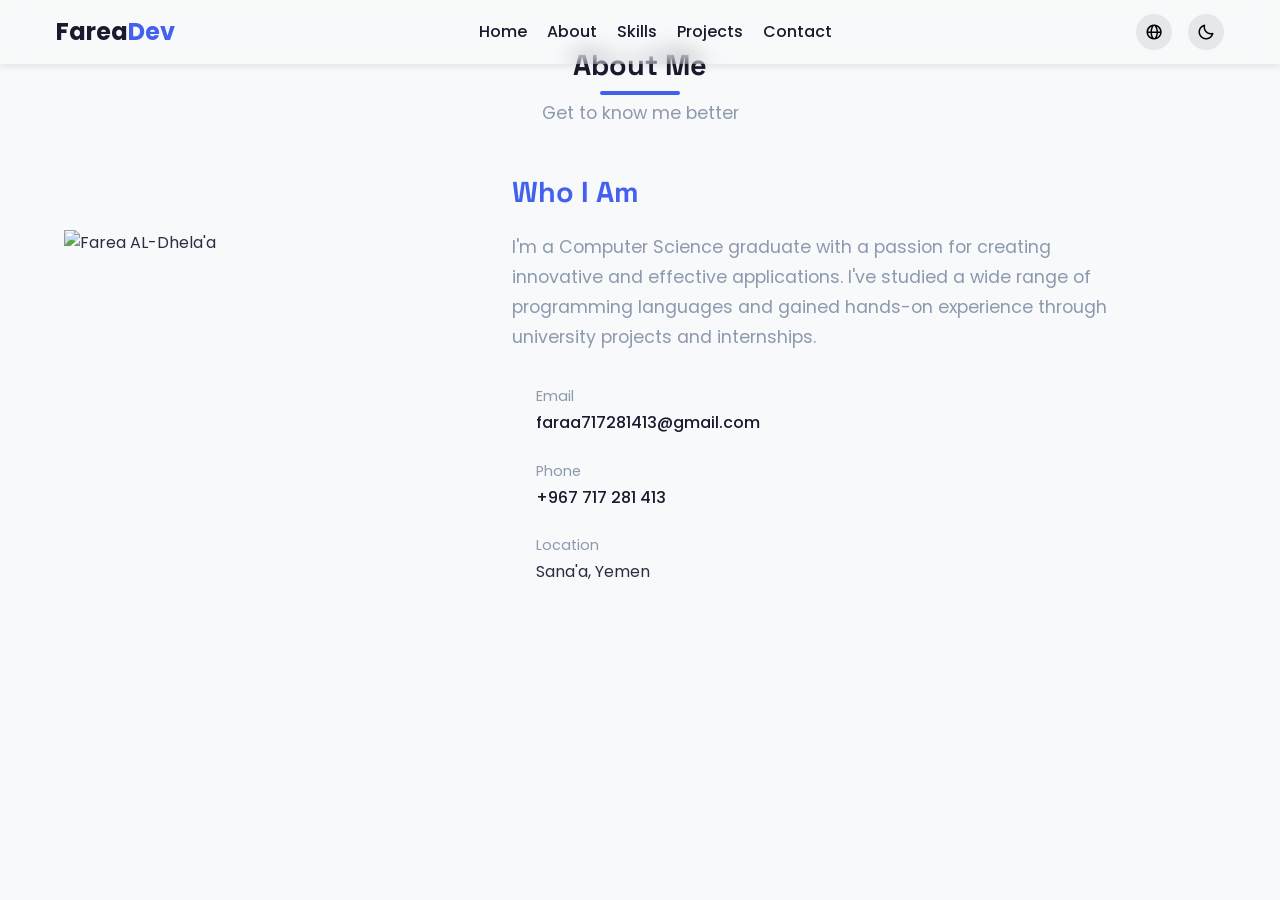
==== commit b2b5fd6a: ""Last Update"" ====
--- a/html/about.html
+++ b/html/about.html
@@ -61,7 +61,8 @@
             </div>
             <div class="about-grid">
                 <div class="about-image">
-                    <img src="../assets/images/about-image.jpg" alt="Farea AL-Dhela'a" class="about-img">
+                    <img src="../assets/images/about-image.jpg" alt="Farea AL-Dhela'a" class="about-image" width="400" height="300"
+                        loading="lazy">
                 </div>
                 <div class="about-content">
                     <h3 class="about-title" data-translate="about.who">Who I Am</h3>
